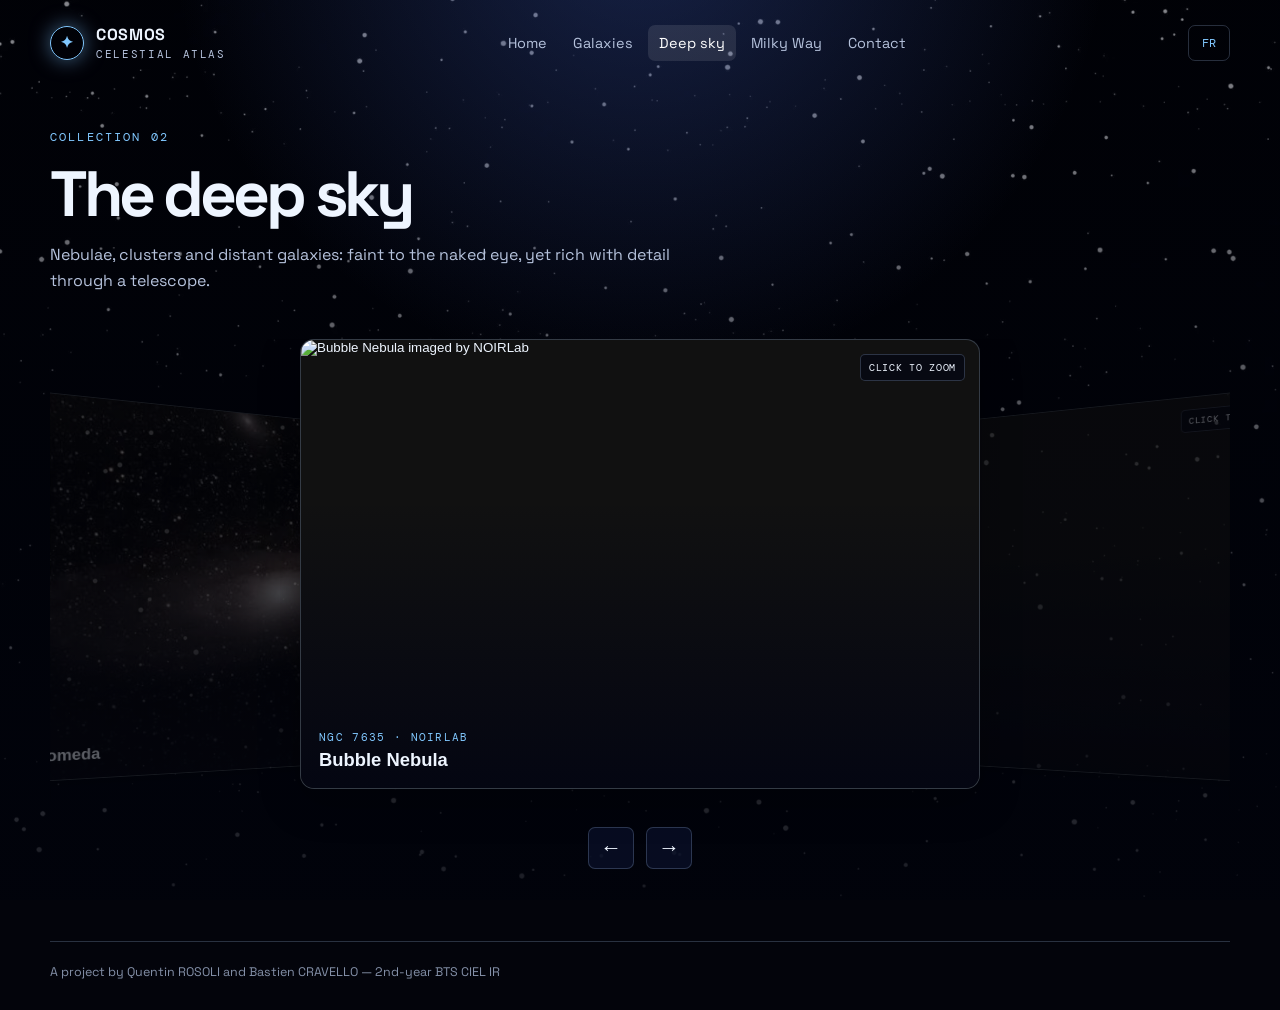
==== ciel_profond-en.html @ 4060d47f "Add files via upload Site complet du Projet Web Blog" ====
<!doctype html>
<html lang="en">
  <head>
    <meta charset="UTF-8">
    <meta name="viewport" content="width=device-width, initial-scale=1.0">
    <title>
      Cosmos — Deep sky
    </title>
    <link rel="stylesheet" href="style.css?v=3">
  </head>
  <body>
    <header class="site-header">
      <a class="brand" href="index-en.html">
        <span class="brand-mark">
          ✦
        </span>
        <span>
          COSMOS
          <small>
            CELESTIAL ATLAS
          </small>
        </span>
      </a>
      <nav>
        <ul class="barre">
          <li>
            <a href="index-en.html">
              Home
            </a>
          </li>
          <li>
            <a href="galaxy-en.html">
              Galaxies
            </a>
          </li>
          <li>
            <a class="active" href="ciel_profond-en.html">
              Deep sky
            </a>
          </li>
          <li>
            <a href="voie_lactée-en.html">
              Milky Way
            </a>
          </li>
          <li>
            <a href="contact-en.html">
              Contact
            </a>
          </li>
        </ul>
      </nav>
      <a class="language-switch" href="ciel_profond.html" lang="fr" aria-label="View this site in French">FR</a>
    </header>
    <main>
      <section class="page-intro">
        <span class="eyebrow">
          Collection 02
        </span>
        <h1>
          The deep sky
        </h1>
        <p>
          Nebulae, clusters and distant galaxies: faint to the naked eye, yet rich with detail through a telescope.
        </p>
      </section>
      <section class="explore-grid">
        <button class="object-card" data-title="Bubble Nebula" data-kind="Emission nebula — NOIRLab image" data-image="https://commons.wikimedia.org/wiki/Special:FilePath/The%20Bubble%20Nebula%20%28NGC%207635%29%20%28noao0702a%29.jpg?width=1600" data-description="NGC 7635 is a shell of ionized gas shaped by radiation from the massive star at the bubble’s centre. This image shows the real nebula, located in Cassiopeia.">
          <img src="https://commons.wikimedia.org/wiki/Special:FilePath/The%20Bubble%20Nebula%20%28NGC%207635%29%20%28noao0702a%29.jpg?width=1600" alt="Bubble Nebula imaged by NOIRLab">
          <span class="hint">
            CLICK TO ZOOM
          </span>
          <span class="card-label">
            <small>
              NGC 7635 · NOIRLab
            </small>
            <strong>
              Bubble Nebula
            </strong>
          </span>
        </button>
        <button class="object-card" data-title="Carina Nebula" data-kind="Star-forming region — NASA/ESA Hubble" data-image="https://commons.wikimedia.org/wiki/Special:FilePath/Landscape%20Carina%20Nebula.jpg?width=1600" data-description="This Hubble image shows a pillar of gas and dust in the Carina Nebula. These interstellar clouds are where new stars form.">
          <img src="https://commons.wikimedia.org/wiki/Special:FilePath/Landscape%20Carina%20Nebula.jpg?width=1600" alt="Carina Nebula observed by Hubble">
          <span class="hint">
            CLICK TO ZOOM
          </span>
          <span class="card-label">
            <small>
              NGC 3372 · Hubble
            </small>
            <strong>
              Carina Nebula
            </strong>
          </span>
        </button>
        <button class="object-card" data-title="Andromeda" data-kind="Deep-sky galaxy" data-image="media/andromede.jpg" data-description="Our great neighbour is a true spiral galaxy about 2.5 million light-years away. This photograph reveals its bright core and extended disc.">
          <img src="media/andromede.jpg" alt="Andromeda Galaxy">
          <span class="hint">
            CLICK TO ZOOM
          </span>
          <span class="card-label">
            <small>
              M31
            </small>
            <strong>
              Andromeda
            </strong>
          </span>
        </button>
      </section>
    </main>
    <div class="modal" id="object-modal" aria-hidden="true">
      <article class="modal-content" role="dialog" aria-modal="true" aria-labelledby="modal-title">
        <button class="close" aria-label="Close">
          ×
        </button>
        <img class="modal-image" src="" alt="">
        <div class="modal-text">
          <span class="eyebrow" id="modal-kind">
          </span>
          <h2 id="modal-title">
          </h2>
          <p id="modal-description">
          </p>
          <div class="modal-meta">
            Click outside the panel or press Escape to return to the sky.
          </div>
        </div>
      </article>
    </div>
    <footer>
      A project by Quentin ROSOLI and Bastien CRAVELLO — 2nd-year BTS CIEL IR
    </footer>
    <script src="app.js">
    </script>
  </body>
</html>
---- style.css ----
@import url('https://fonts.googleapis.com/css2?family=DM+Mono:wght@400;500&family=Space+Grotesk:wght@400;500;600;700&display=swap');
:root{
  --panel:rgba(10,17,42,.72);
  --line:rgba(178,211,255,.22);
  --blue:#81c8ff;
  --text:#eef5ff;
  --muted:#b5c2dc
}
*{
  box-sizing:border-box
}
html{
  scroll-behavior:smooth
}
body{
  margin:0;
  min-height:100vh;
  color:var(--text);
  font-family:'Space Grotesk',Arial,sans-serif;
  background:#03040b url('media/champ-etoiles.png') center/cover fixed
}
body:before{
  content:'';
  position:fixed;
  inset:0;
  z-index:-1;
  pointer-events:none;
  background:radial-gradient(circle at 50% -10%,rgba(61,90,181,.38),transparent 40%),linear-gradient(180deg,rgba(1,3,14,.47),rgba(1,3,12,.9))
}
a{
  color:inherit
}
.site-header{
  width:min(1180px,calc(100% - 40px));
  margin:auto;
  padding:24px 0 10px;
  display:flex;
  align-items:center;
  justify-content:space-between;
  gap:24px
}
.brand{
  display:flex;
  align-items:center;
  gap:12px;
  text-decoration:none;
  font-weight:700;
  letter-spacing:.04em
}
.brand-mark{
  width:34px;
  height:34px;
  border:1px solid var(--blue);
  border-radius:50%;
  display:grid;
  place-items:center;
  color:var(--blue);
  box-shadow:0 0 20px rgba(129,200,255,.5)
}
.brand small{
  display:block;
  color:var(--muted);
  font:11px 'DM Mono',monospace;
  letter-spacing:.15em;
  margin-top:2px
}
.barre{
  list-style:none;
  padding:0;
  margin:0;
  display:flex;
  flex-wrap:wrap;
  justify-content:flex-end;
  gap:4px
}
.barre a{
  text-decoration:none;
  display:block;
  padding:9px 11px;
  color:var(--muted);
  font-size:.9rem;
  border-radius:7px;
  transition:.25s
}
.barre a:hover,.barre a.active{
  color:#fff;
  background:rgba(255,255,255,.1)
}
.language-switch{flex:none;display:inline-grid;place-items:center;min-width:42px;height:36px;padding:0 10px;border:1px solid var(--line);border-radius:7px;color:var(--blue);font:12px 'DM Mono',monospace;text-decoration:none;transition:.2s}
.language-switch:hover{color:#07101f;background:var(--blue)}
main{
  width:min(1180px,calc(100% - 40px));
  margin:auto
}
.hero{
  min-height:calc(100vh - 112px);
  display:grid;
  align-content:center;
  max-width:780px;
  padding:70px 0 110px
}
.eyebrow{
  color:var(--blue);
  font:12px 'DM Mono',monospace;
  letter-spacing:.18em;
  text-transform:uppercase
}
h1{
  font-size:clamp(2.8rem,7vw,6rem);
  line-height:.94;
  margin:18px 0;
  letter-spacing:-.065em
}
.hero p{
  max-width:620px;
  font-size:clamp(1rem,2vw,1.25rem);
  line-height:1.65;
  color:var(--muted)
}
.button{
  display:inline-flex;
  width:max-content;
  gap:10px;
  align-items:center;
  margin-top:18px;
  padding:13px 18px;
  text-decoration:none;
  color:#07101f;
  font-weight:700;
  background:var(--blue);
  border-radius:7px;
  transition:.2s
}
.button:hover{
  transform:translateY(-3px);
  box-shadow:0 12px 28px rgba(129,200,255,.3)
}
.page-intro{
  padding:54px 0 30px
}
.page-intro h1{
  font-size:clamp(2.6rem,5vw,4.6rem)
}
.page-intro p{
  max-width:640px;
  color:var(--muted);
  line-height:1.6
}
.explore-grid{
  display:grid;
  grid-template-columns:repeat(12,1fr);
  grid-auto-rows:160px;
  gap:16px;
  padding-bottom:70px
}
.object-card{
  position:relative;
  grid-column:span 4;
  grid-row:span 2;
  border:1px solid var(--line);
  border-radius:12px;
  overflow:hidden;
  padding:0;
  cursor:pointer;
  color:var(--text);
  background:#111;
  text-align:left;
  box-shadow:0 12px 40px rgba(0,0,0,.28);
  transition:.25s
}
.object-card:nth-child(2){
  grid-column:span 5;
  grid-row:span 3
}
.object-card:nth-child(3){
  grid-column:span 3
}
.object-card:nth-child(4){
  grid-column:span 4
}
.object-card:nth-child(5){
  grid-column:span 3
}
.object-card:hover,.object-card:focus-visible{
  transform:translateY(-7px);
  border-color:var(--blue);
  outline:0
}
.object-card img{
  width:100%;
  height:100%;
  display:block;
  object-fit:cover;
  opacity:.85;
  transition:.6s
}
.object-card:hover img{
  transform:scale(1.09);
  opacity:1
}
.object-card:after{
  content:'';
  position:absolute;
  inset:0;
  background:linear-gradient(0deg,rgba(3,5,18,.92),transparent 65%)
}
.card-label{
  position:absolute;
  z-index:1;
  bottom:17px;
  left:18px
}
.card-label small{
  display:block;
  color:var(--blue);
  font:11px 'DM Mono',monospace;
  letter-spacing:.12em;
  text-transform:uppercase;
  margin-bottom:5px
}
.card-label strong{
  font-size:1.15rem
}
.hint{
  position:absolute;
  z-index:1;
  top:14px;
  right:14px;
  padding:6px 8px;
  font:10px 'DM Mono',monospace;
  letter-spacing:.07em;
  background:rgba(4,7,19,.7);
  border:1px solid var(--line);
  border-radius:5px
}
.contact-wrap{
  min-height:calc(100vh - 220px);
  display:grid;
  place-items:center;
  padding:45px 0 70px
}
.contact-card{
  width:min(620px,100%);
  padding:clamp(28px,5vw,52px);
  background:var(--panel);
  border:1px solid var(--line);
  border-radius:14px;
  box-shadow:0 25px 80px rgba(0,0,0,.35)
}
.contact-card h1{
  font-size:clamp(2.4rem,5vw,4rem)
}
.contact-card p{
  color:var(--muted);
  line-height:1.6
}
.form-grid{
  display:grid;
  grid-template-columns:1fr 1fr;
  gap:16px;
  margin-top:28px
}
.form-grid label:last-of-type{
  grid-column:1/-1
}
.form-grid label{
  color:var(--muted);
  font-size:.88rem
}
.form-grid input,.form-grid textarea{
  width:100%;
  margin-top:7px;
  padding:12px;
  color:#fff;
  font:inherit;
  background:rgba(2,5,18,.65);
  border:1px solid var(--line);
  border-radius:6px
}
.form-grid textarea{
  resize:vertical;
  min-height:110px
}
.send{
  margin-top:18px;
  border:0;
  cursor:pointer
}
.form-note{
  min-height:22px;
  color:var(--blue)!important
}
footer{
  width:min(1180px,calc(100% - 40px));
  margin:auto;
  padding:22px 0 30px;
  border-top:1px solid var(--line);
  color:#8490a8;
  font-size:.78rem
}
.modal{
  position:fixed;
  z-index:10;
  inset:0;
  display:grid;
  place-items:center;
  padding:20px;
  background:rgba(1,3,14,.78);
  backdrop-filter:blur(10px);
  opacity:0;
  visibility:hidden;
  transition:.25s
}
.modal.open{
  opacity:1;
  visibility:visible
}
.modal-content{
  position:relative;
  width:min(900px,100%);
  max-height:min(720px,92vh);
  overflow:auto;
  display:grid;
  grid-template-columns:minmax(260px,1.1fr) 1fr;
  background:#0a1027;
  border:1px solid rgba(178,211,255,.35);
  border-radius:14px;
  transform:scale(.9);
  transition:transform .32s cubic-bezier(.2,.8,.2,1);
  box-shadow:0 30px 90px rgba(0,0,0,.65)
}
.modal.open .modal-content{
  transform:scale(1)
}
.modal-image{
  min-height:400px;
  width:100%;
  object-fit:cover
}
.modal-text{
  padding:clamp(25px,4vw,48px);
  align-self:center
}
.modal-text h2{
  margin:10px 0;
  font-size:clamp(2rem,4vw,3.2rem);
  letter-spacing:-.05em
}
.modal-text p{
  color:var(--muted);
  line-height:1.7
}
.close{
  position:absolute;
  z-index:2;
  top:12px;
  right:12px;
  width:36px;
  height:36px;
  border:1px solid var(--line);
  border-radius:50%;
  cursor:pointer;
  color:#fff;
  background:rgba(2,5,18,.7);
  font-size:22px
}
.modal-meta{
  margin-top:22px;
  padding-top:17px;
  border-top:1px solid var(--line);
  color:var(--blue);
  font:11px 'DM Mono',monospace;
  letter-spacing:.08em
}
@media(max-width:720px){
  .site-header{
    align-items:flex-start;
    flex-direction:column
  }
  .barre{
    justify-content:flex-start
  }
  .language-switch{align-self:flex-start}
  .barre a{
    padding:7px 8px;
    font-size:.8rem
  }
  .hero{
    min-height:70vh
  }
  .explore-grid{
    grid-template-columns:1fr 1fr;
    grid-auto-rows:170px
  }
  .object-card,.object-card:nth-child(n){
    grid-column:span 1;
    grid-row:span 1
  }
  .object-card:nth-child(2){
    grid-column:span 2
  }
  .modal-content{
    grid-template-columns:1fr
  }
  .modal-image{
    min-height:230px;
    max-height:38vh
  }
  .form-grid{
    grid-template-columns:1fr
  }
  .form-grid label:last-of-type{
    grid-column:auto
  }
}

/* Carrousel 3D avec effet de parallaxe */
.carousel{
  --parallax-x:0px;
  --parallax-y:0px;
  --parallax-rotate:0deg;
  position:relative;
  min-height:550px;
  padding-bottom:72px;
  perspective:1300px;
  overflow:hidden
}
.explore-grid.carousel-track{
  position:relative;
  display:block;
  width:100%;
  height:470px;
  padding:0;
  transform-style:preserve-3d
}
.carousel .object-card,.carousel .object-card:nth-child(n){
  position:absolute;
  top:0;
  left:50%;
  width:min(68%,680px);
  height:450px;
  min-height:0;
  margin:0;
  border-radius:14px;
  grid-column:auto;
  grid-row:auto;
  transform-style:preserve-3d;
  transition:transform .8s cubic-bezier(.2,.8,.2,1),opacity .55s,border-color .35s,filter .55s;
  will-change:transform
}
.carousel .object-card.is-active{
  z-index:5;
  isolation:isolate;
  background:#111;
  opacity:1;
  filter:none;
  transform:translateX(calc(-50% + var(--parallax-x))) translateY(var(--parallax-y)) rotateY(var(--parallax-rotate)) scale(1)
}
.carousel .object-card.is-active img{
  opacity:1
}
.carousel .object-card.is-left{
  z-index:2;
  opacity:.55;
  filter:brightness(.68) saturate(.75);
  transform:translateX(calc(-50% - min(34vw,360px))) translateY(28px) rotateY(36deg) scale(.78)
}
.carousel .object-card.is-right{
  z-index:2;
  opacity:.55;
  filter:brightness(.68) saturate(.75);
  transform:translateX(calc(-50% + min(34vw,360px))) translateY(28px) rotateY(-36deg) scale(.78)
}
.carousel .object-card.is-back{
  z-index:1;
  opacity:0;
  pointer-events:none;
  transform:translateX(-50%) translateY(42px) translateZ(-250px) scale(.58)
}
.carousel-controls{
  display:flex;
  justify-content:center;
  gap:12px;
  margin-top:18px
}
.carousel-button{
  width:46px;
  height:42px;
  border:1px solid var(--line);
  border-radius:7px;
  color:var(--text);
  font-size:1.35rem;
  cursor:pointer;
  background:rgba(10,17,42,.72);
  transition:.2s
}
.carousel-button:hover,.carousel-button:focus-visible{
  color:#07101f;
  background:var(--blue);
  border-color:var(--blue);
  outline:0
}
@media(max-width:720px){
  .carousel{
    min-height:450px
  }
  .explore-grid.carousel-track{
    height:370px
  }
  .carousel .object-card,.carousel .object-card:nth-child(n){
    width:78%;
    height:350px
  }
  .carousel .object-card.is-left{
    transform:translateX(calc(-50% - 34vw)) translateY(24px) rotateY(32deg) scale(.72)
  }
  .carousel .object-card.is-right{
    transform:translateX(calc(-50% + 34vw)) translateY(24px) rotateY(-32deg) scale(.72)
  }
}
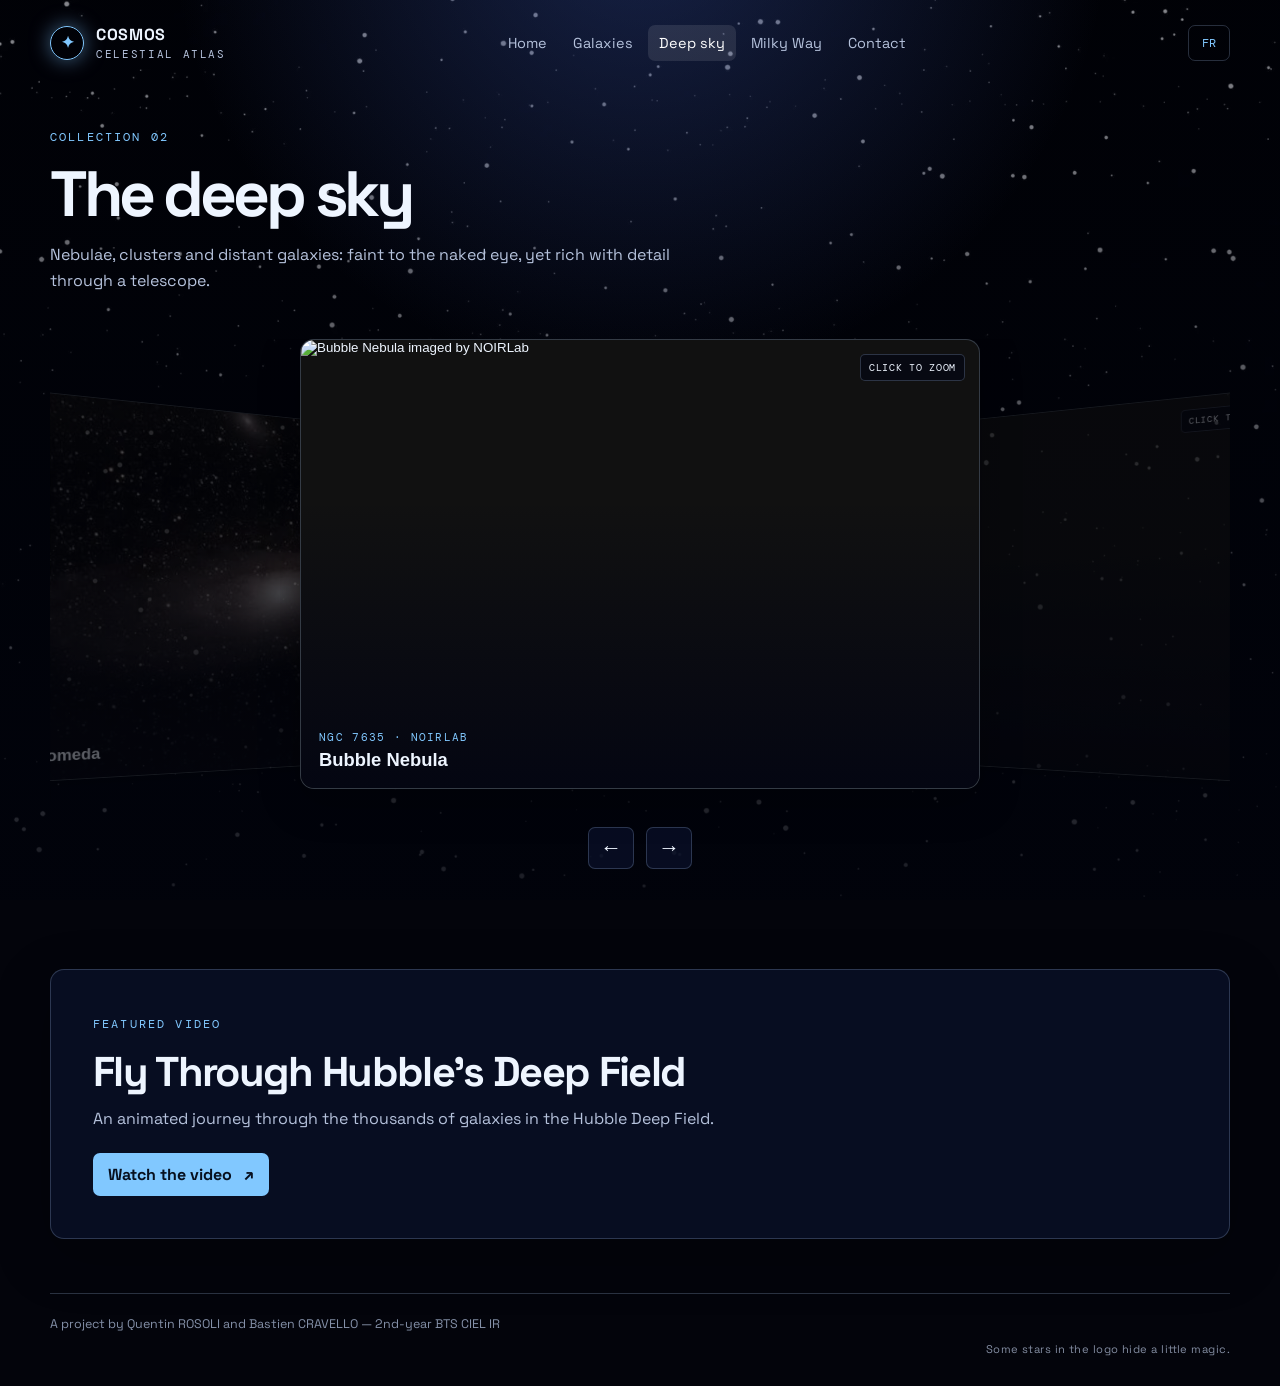
==== commit 35e5dc64: "Add files via upload" ====
--- a/ciel_profond-en.html
+++ b/ciel_profond-en.html
@@ -10,17 +10,13 @@
   </head>
   <body>
     <header class="site-header">
-      <a class="brand" href="index-en.html">
-        <span class="brand-mark">
-          ✦
-        </span>
-        <span>
-          COSMOS
-          <small>
-            CELESTIAL ATLAS
-          </small>
-        </span>
-      </a>
+      <div class="brand">
+        <button class="brand-mark easter-trigger" type="button" aria-label="Open the secret star card">✦</button>
+        <a class="brand-name" href="index-en.html">
+          <span>COSMOS</span>
+          <small>CELESTIAL ATLAS</small>
+        </a>
+      </div>
       <nav>
         <ul class="barre">
           <li>
@@ -128,8 +124,18 @@
         </div>
       </article>
     </div>
+    
+
+    <section class="video-feature" aria-labelledby="featured-video-title">
+      <span class="eyebrow">Featured video</span>
+      <h2 id="featured-video-title">Fly Through Hubble’s Deep Field</h2>
+      <p>An animated journey through the thousands of galaxies in the Hubble Deep Field.</p>
+      <a class="video-link" href="https://science.nasa.gov/asset/hubble/flying-through-the-hubble-deep-field/" target="_blank" rel="noopener noreferrer">Watch the video<span aria-hidden="true">↗</span></a>
+    </section>
+
     <footer>
       A project by Quentin ROSOLI and Bastien CRAVELLO — 2nd-year BTS CIEL IR
+      <span class="easter-hint">Some stars in the logo hide a little magic.</span>
     </footer>
     <script src="app.js">
     </script>
--- a/style.css
+++ b/style.css
@@ -47,7 +47,20 @@
   font-weight:700;
   letter-spacing:.04em
 }
+.brand-name{
+  display:flex;
+  flex-direction:column;
+  color:inherit;
+  text-decoration:none;
+  font-weight:700;
+  letter-spacing:.04em
+}
 .brand-mark{
+  flex:none;
+  padding:0;
+  cursor:pointer;
+  background:transparent;
+  font:inherit;
   width:34px;
   height:34px;
   border:1px solid var(--blue);
@@ -518,3 +531,50 @@
     transform:translateX(calc(-50% + 34vw)) translateY(24px) rotateY(-32deg) scale(.72)
   }
 }
+
+.video-feature{
+  width:min(1180px,calc(100% - 40px));
+  margin:28px auto 54px;
+  padding:clamp(24px,4vw,42px);
+  background:var(--panel);
+  border:1px solid var(--line);
+  border-radius:14px;
+  box-shadow:0 18px 55px rgba(0,0,0,.25)
+}
+.video-feature h2{
+  margin:12px 0 8px;
+  font-size:clamp(1.6rem,3.6vw,2.6rem);
+  letter-spacing:-.04em
+}
+.video-feature p{
+  max-width:680px;
+  margin:0;
+  color:var(--muted);
+  line-height:1.65
+}
+.video-link{
+  display:inline-flex;
+  gap:12px;
+  align-items:center;
+  margin-top:20px;
+  padding:11px 15px;
+  color:#07101f;
+  font-weight:700;
+  text-decoration:none;
+  background:var(--blue);
+  border-radius:7px;
+  transition:.2s
+}
+.video-link:hover{transform:translateY(-2px);box-shadow:0 9px 24px rgba(129,200,255,.26)}
+.easter-hint{
+  display:block;
+  margin-top:10px;
+  text-align:right;
+  color:var(--muted);
+  font-size:.7rem;
+  letter-spacing:.04em;
+  opacity:.72
+}
+.easter-trigger:focus-visible{outline:2px solid #fff;outline-offset:4px}
+
+.image-credit{margin-top:10px!important;font-size:.78rem}.image-credit a{color:var(--blue)}
